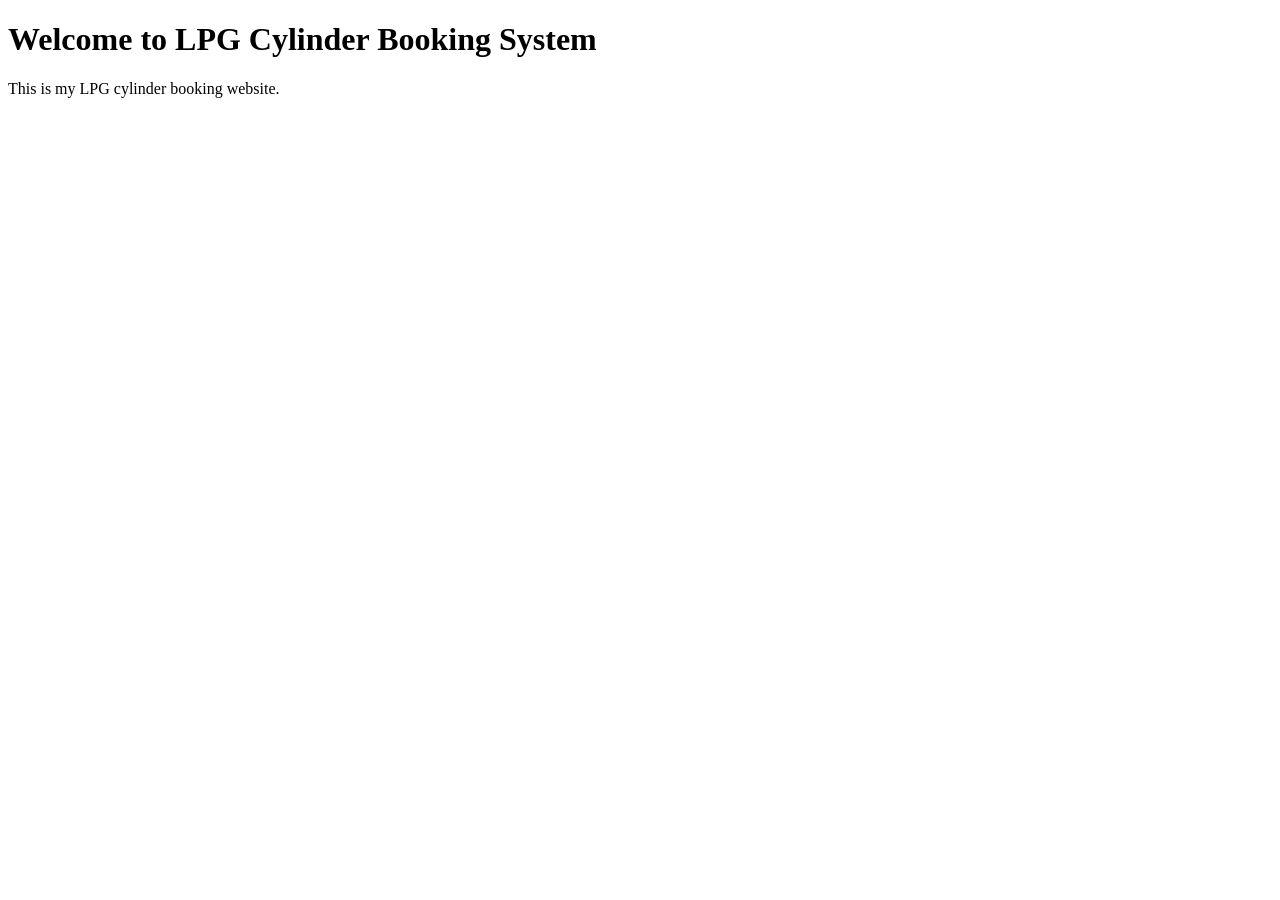
==== frontend/index.html @ 34312ee9 "Initial commit: Project setup with all folders and index.html" ====
<!DOCTYPE html>
<html>
<head>
    <title>LPG Booking System</title>
</head>
<body>
    <h1>Welcome to LPG Cylinder Booking System</h1>
    <p>This is my LPG cylinder booking website.</p>
</body>
</html>
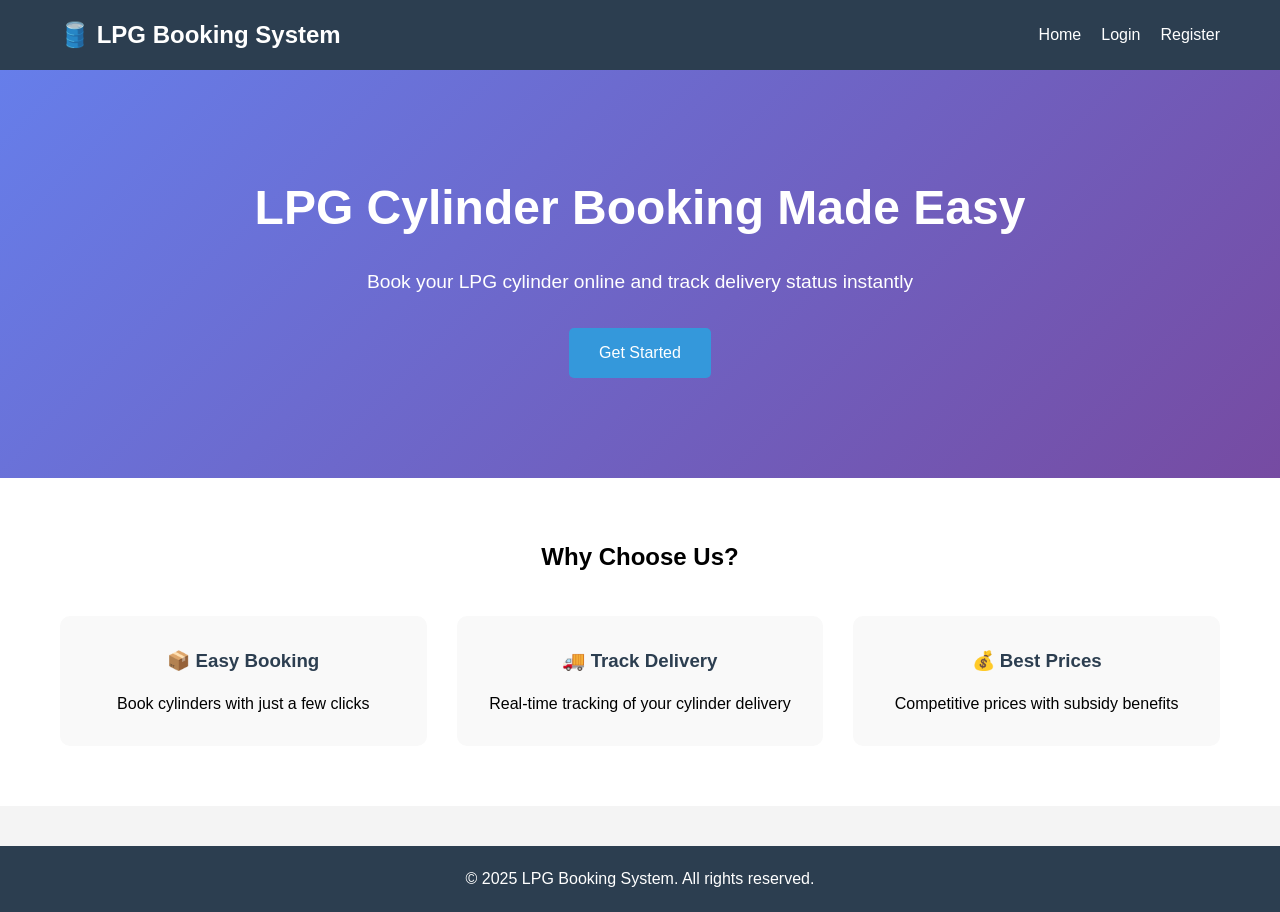
==== commit afb42e46: "Added complete LPG Booking System: Backend API, Dashboard, Login, Register, and Cancel Orders featur" ====
--- a/frontend/index.html
+++ b/frontend/index.html
@@ -1,10 +1,55 @@
 <!DOCTYPE html>
-<html>
+<html lang="en">
 <head>
-    <title>LPG Booking System</title>
+    <meta charset="UTF-8">
+    <meta name="viewport" content="width=device-width, initial-scale=1.0">
+    <title>LPG Cylinder Booking</title>
+    <link rel="stylesheet" href="css/style.css">
 </head>
 <body>
-    <h1>Welcome to LPG Cylinder Booking System</h1>
-    <p>This is my LPG cylinder booking website.</p>
+    <nav class="navbar">
+        <div class="container">
+            <h1 class="logo">🛢️ LPG Booking System</h1>
+            <ul class="nav-links">
+                <li><a href="index.html">Home</a></li>
+                <li><a href="login.html">Login</a></li>
+                <li><a href="register.html">Register</a></li>
+            </ul>
+        </div>
+    </nav>
+
+    <header class="hero">
+        <div class="container">
+            <h1>LPG Cylinder Booking Made Easy</h1>
+            <p>Book your LPG cylinder online and track delivery status instantly</p>
+            <a href="register.html" class="btn btn-primary">Get Started</a>
+        </div>
+    </header>
+
+    <section class="features">
+        <div class="container">
+            <h2 style="text-align:center; margin-bottom:40px;">Why Choose Us?</h2>
+            <div class="feature-grid">
+                <div class="feature-card">
+                    <h3>📦 Easy Booking</h3>
+                    <p>Book cylinders with just a few clicks</p>
+                </div>
+                <div class="feature-card">
+                    <h3>🚚 Track Delivery</h3>
+                    <p>Real-time tracking of your cylinder delivery</p>
+                </div>
+                <div class="feature-card">
+                    <h3>💰 Best Prices</h3>
+                    <p>Competitive prices with subsidy benefits</p>
+                </div>
+            </div>
+        </div>
+    </section>
+
+    <footer>
+        <div class="container">
+            <p>&copy; 2025 LPG Booking System. All rights reserved.</p>
+        </div>
+    </footer>
 </body>
 </html>
--- a/frontend/css/style.css
+++ b/frontend/css/style.css
@@ -0,0 +1,284 @@
+* {
+    margin: 0;
+    padding: 0;
+    box-sizing: border-box;
+}
+
+body {
+    font-family: 'Segoe UI', Tahoma, Geneva, Verdana, sans-serif;
+    line-height: 1.6;
+    background-color: #f4f4f4;
+}
+
+.container {
+    max-width: 1200px;
+    margin: 0 auto;
+    padding: 0 20px;
+}
+
+/* Navbar */
+.navbar {
+    background-color: #2c3e50;
+    color: white;
+    padding: 1rem 0;
+    position: sticky;
+    top: 0;
+    z-index: 100;
+}
+
+.navbar .container {
+    display: flex;
+    justify-content: space-between;
+    align-items: center;
+}
+
+.logo {
+    font-size: 1.5rem;
+}
+
+.nav-links {
+    list-style: none;
+    display: flex;
+    gap: 20px;
+}
+
+.nav-links a {
+    color: white;
+    text-decoration: none;
+    transition: color 0.3s;
+}
+
+.nav-links a:hover {
+    color: #3498db;
+}
+
+/* Hero Section */
+.hero {
+    background: linear-gradient(135deg, #667eea 0%, #764ba2 100%);
+    color: white;
+    text-align: center;
+    padding: 100px 0;
+}
+
+.hero h1 {
+    font-size: 3rem;
+    margin-bottom: 20px;
+}
+
+.hero p {
+    font-size: 1.2rem;
+    margin-bottom: 30px;
+}
+
+/* Buttons */
+.btn {
+    display: inline-block;
+    padding: 12px 30px;
+    border: none;
+    border-radius: 5px;
+    cursor: pointer;
+    text-decoration: none;
+    font-size: 1rem;
+    transition: all 0.3s;
+}
+
+.btn-primary {
+    background-color: #3498db;
+    color: white;
+}
+
+.btn-primary:hover {
+    background-color: #2980b9;
+    transform: translateY(-2px);
+}
+
+.btn-danger {
+    background-color: #e74c3c;
+    color: white;
+}
+
+.btn-success {
+    background-color: #27ae60;
+    color: white;
+}
+
+/* Forms */
+.form-container {
+    max-width: 500px;
+    margin: 50px auto;
+    background: white;
+    padding: 30px;
+    border-radius: 10px;
+    box-shadow: 0 0 20px rgba(0,0,0,0.1);
+}
+
+.form-container h2 {
+    text-align: center;
+    margin-bottom: 30px;
+    color: #333;
+}
+
+.form-container input,
+.form-container textarea,
+.form-container select {
+    width: 100%;
+    padding: 12px;
+    margin-bottom: 15px;
+    border: 1px solid #ddd;
+    border-radius: 5px;
+    font-size: 1rem;
+}
+
+.form-container button {
+    width: 100%;
+    margin-top: 10px;
+}
+
+/* Features */
+.features {
+    padding: 60px 0;
+    background: white;
+}
+
+.feature-grid {
+    display: grid;
+    grid-template-columns: repeat(auto-fit, minmax(300px, 1fr));
+    gap: 30px;
+}
+
+.feature-card {
+    background: #f9f9f9;
+    padding: 30px;
+    text-align: center;
+    border-radius: 10px;
+    transition: transform 0.3s;
+}
+
+.feature-card:hover {
+    transform: translateY(-5px);
+    box-shadow: 0 5px 20px rgba(0,0,0,0.1);
+}
+
+.feature-card h3 {
+    margin-bottom: 15px;
+    color: #2c3e50;
+}
+
+/* Dashboard */
+.dashboard-container {
+    max-width: 1200px;
+    margin: 50px auto;
+    display: grid;
+    grid-template-columns: 1fr 1fr;
+    gap: 30px;
+    padding: 0 20px;
+}
+
+.booking-section,
+.history-section {
+    background: white;
+    padding: 25px;
+    border-radius: 10px;
+    box-shadow: 0 0 10px rgba(0,0,0,0.1);
+}
+
+.booking-section h2,
+.history-section h2 {
+    margin-bottom: 20px;
+    color: #2c3e50;
+}
+
+/* Booking Cards */
+.booking-card {
+    border: 1px solid #ddd;
+    padding: 15px;
+    margin-bottom: 15px;
+    border-radius: 5px;
+    background: #fafafa;
+}
+
+.booking-card h4 {
+    margin-bottom: 10px;
+    color: #2c3e50;
+}
+
+.status-pending { color: orange; font-weight: bold; }
+.status-confirmed { color: blue; font-weight: bold; }
+.status-dispatched { color: purple; font-weight: bold; }
+.status-delivered { color: green; font-weight: bold; }
+.status-cancelled { color: red; font-weight: bold; }
+
+/* Admin Table */
+.admin-container {
+    max-width: 1200px;
+    margin: 50px auto;
+    background: white;
+    padding: 25px;
+    border-radius: 10px;
+    box-shadow: 0 0 10px rgba(0,0,0,0.1);
+}
+
+table {
+    width: 100%;
+    border-collapse: collapse;
+    margin-top: 20px;
+}
+
+table th,
+table td {
+    border: 1px solid #ddd;
+    padding: 12px;
+    text-align: left;
+}
+
+table th {
+    background-color: #2c3e50;
+    color: white;
+}
+
+.status-select {
+    padding: 5px;
+    border-radius: 3px;
+    border: 1px solid #ddd;
+}
+
+/* Footer */
+footer {
+    background-color: #2c3e50;
+    color: white;
+    text-align: center;
+    padding: 20px 0;
+    margin-top: 40px;
+}
+
+/* Messages */
+.success-message {
+    color: green;
+    text-align: center;
+    margin-top: 10px;
+}
+
+.error-message {
+    color: red;
+    text-align: center;
+    margin-top: 10px;
+}
+
+/* Responsive */
+@media (max-width: 768px) {
+    .dashboard-container {
+        grid-template-columns: 1fr;
+    }
+    
+    .navbar .container {
+        flex-direction: column;
+    }
+    
+    .nav-links {
+        margin-top: 10px;
+    }
+    
+    .hero h1 {
+        font-size: 2rem;
+    }
+}
